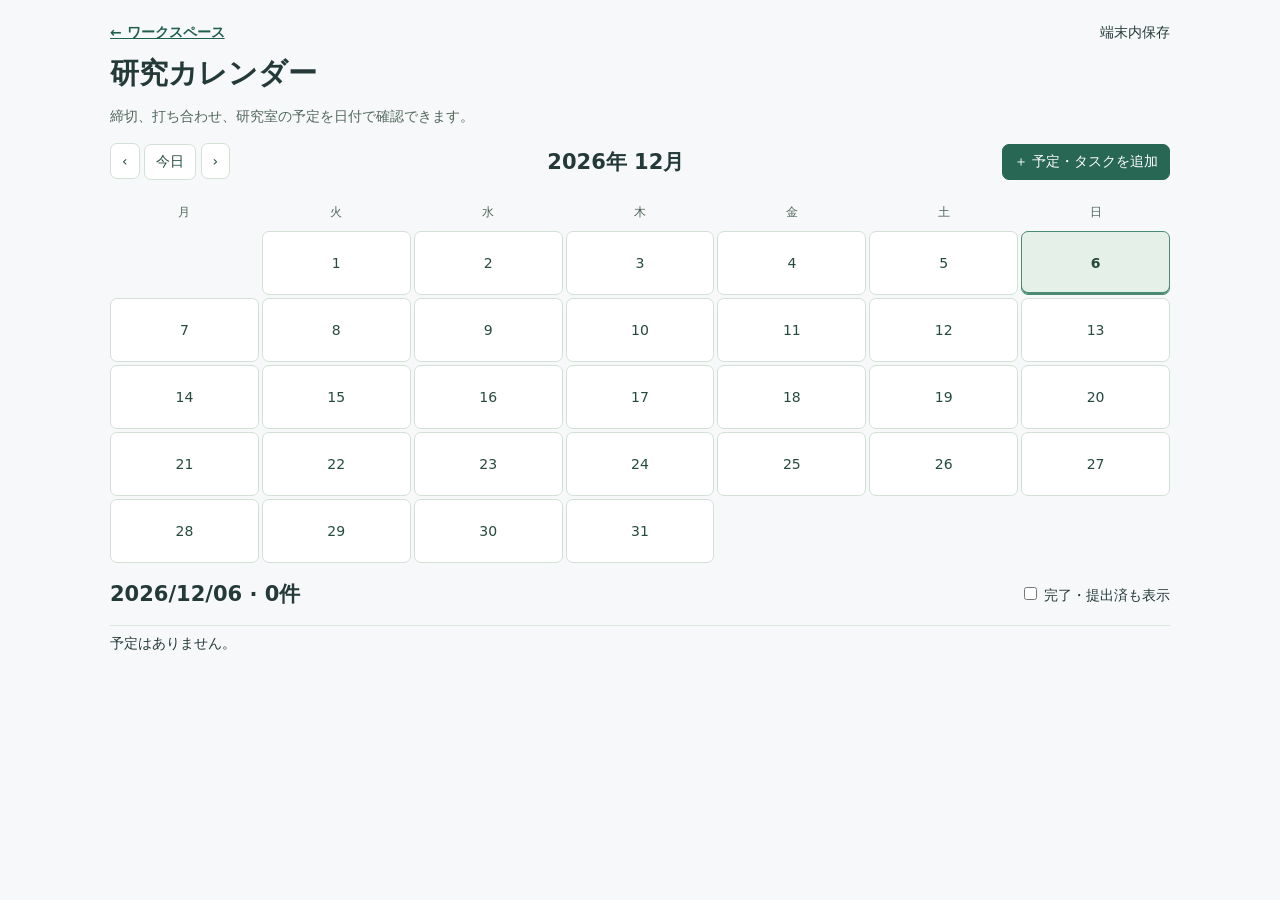
==== calendar.html @ e1772834 "Add a local research calendar and upcoming deadlines" ====
<!doctype html>
<html lang="ja"><head><meta charset="utf-8"><meta name="viewport" content="width=device-width,initial-scale=1"><meta name="theme-color" content="#286754"><meta http-equiv="Content-Security-Policy" content="default-src 'self'; object-src 'none'; base-uri 'self'; form-action 'none'"><link rel="stylesheet" href="./schedule.css"><title>カレンダー · Research &amp; PhD</title></head>
<body class="calendar-page"><header class="schedule-head"><a href="./">← ワークスペース</a><span>端末内保存</span></header>
<main><h1>研究カレンダー</h1><p>締切、打ち合わせ、研究室の予定を日付で確認できます。</p>
<div class="calendar-toolbar"><div><button id="prev-month" aria-label="前の月">‹</button> <button id="this-month">今日</button> <button id="next-month" aria-label="次の月">›</button></div><h2 id="month-title" aria-live="polite"></h2><button class="calendar-primary" id="add-event">＋ 予定・タスクを追加</button></div>
<div class="calendar-grid" id="calendar-grid" aria-label="月間カレンダー"></div>
<div class="calendar-actions"><h2 id="day-title"></h2><label><input id="show-completed" type="checkbox"> 完了・提出済も表示</label></div>
<ul class="calendar-events" id="day-events"></ul><p id="calendar-error" role="alert"></p>
<dialog id="event-dialog"><form id="event-form"><h2 id="event-heading">予定・タスクを追加</h2><label>タイトル<input id="event-title" required maxlength="200" placeholder="例：研究室ミーティング"></label><label>締切・予定日（日本時間）<input id="event-date" type="date" required></label><label>ステータス<select id="event-status"></select></label><label id="event-parent-label">関連先（任意）<select id="event-parent"></select></label><p id="event-error" role="alert"></p><div class="calendar-actions"><button id="close-event" type="button">キャンセル</button><button class="calendar-primary" type="submit">保存する</button></div></form></dialog>
</main><script type="module" src="./schedule.js"></script></body></html>
---- schedule.css ----
.schedule-widget,.calendar-page{color:#243a38;font:14px system-ui,sans-serif}
.schedule-widget{border:1px solid #dce7e0;border-radius:11px;background:#fff;padding:15px 18px}
.schedule-widget h2,.calendar-page h1,.calendar-page h2{margin:0}
.schedule-head,.calendar-toolbar,.calendar-actions{display:flex;align-items:center;justify-content:space-between;gap:10px;flex-wrap:wrap}
.schedule-widget a,.calendar-page a{color:#205f4d;font-weight:650}
.schedule-widget ul,.calendar-events{margin:10px 0 0;padding:0;list-style:none}
.schedule-widget li{display:flex;gap:12px;align-items:baseline;border-top:1px solid #eef1ed;padding:8px 0}
.schedule-widget time{font-variant-numeric:tabular-nums;white-space:nowrap;color:#576f64}
.schedule-widget p{margin:10px 0 0}.schedule-late{color:#9e4534}
.calendar-page{max-width:1060px;margin:auto;padding:24px 16px 60px;background:#f7f8f9}
.calendar-page h1{font-size:29px;margin:12px 0 4px}
.calendar-page p{color:#50675b}
.calendar-toolbar,.calendar-actions{margin:17px 0}
.calendar-page button,.calendar-page input,.calendar-page select{font:inherit}
.calendar-page button{cursor:pointer;color:#254b3e;border:1px solid #d2e1d6;background:white;border-radius:7px;min-height:36px;padding:6px 11px}
.calendar-page button:hover,.calendar-page button[aria-pressed=true]{background:#e4f0e8}
.calendar-page button.calendar-primary{background:#286754;color:#fff;border-color:#286754}
.calendar-grid{display:grid;grid-template-columns:repeat(7,minmax(0,1fr));gap:3px}
.calendar-weekday{text-align:center;color:#50675b;font-size:12px;padding:7px 0}
.calendar-grid button{min-height:64px;padding:5px 2px;display:flex;flex-direction:column;align-items:center;gap:4px;justify-content:center}
.calendar-grid button[aria-pressed=true]{border-color:#4b8b72}
.calendar-grid button[aria-current=date]{font-weight:750;box-shadow:inset 0 -2px #4b8b72}
.calendar-grid small{font-size:10px;color:#496356}
.calendar-events li{padding:9px 0;border-top:1px solid #dce7e0}
.calendar-events button{width:100%;text-align:left;overflow-wrap:anywhere}
.calendar-events small{display:block;color:#567065;margin-top:4px}
.calendar-page dialog{border:1px solid #d2e1d6;border-radius:12px;width:min(92vw,450px);padding:20px;color:#243a38}
.calendar-page dialog::backdrop{background:#233a3466}
.calendar-page form label{display:grid;gap:5px;margin:12px 0}
.calendar-page form input,.calendar-page form select{width:100%;box-sizing:border-box;padding:9px;border:1px solid #d2e1d6;border-radius:6px}
.calendar-page #calendar-error{color:#9e4534}
@media(max-width:500px){.calendar-grid button{min-height:49px}.calendar-page form input,.calendar-page form select{font-size:16px}}
.calendar-page [hidden]{display:none}
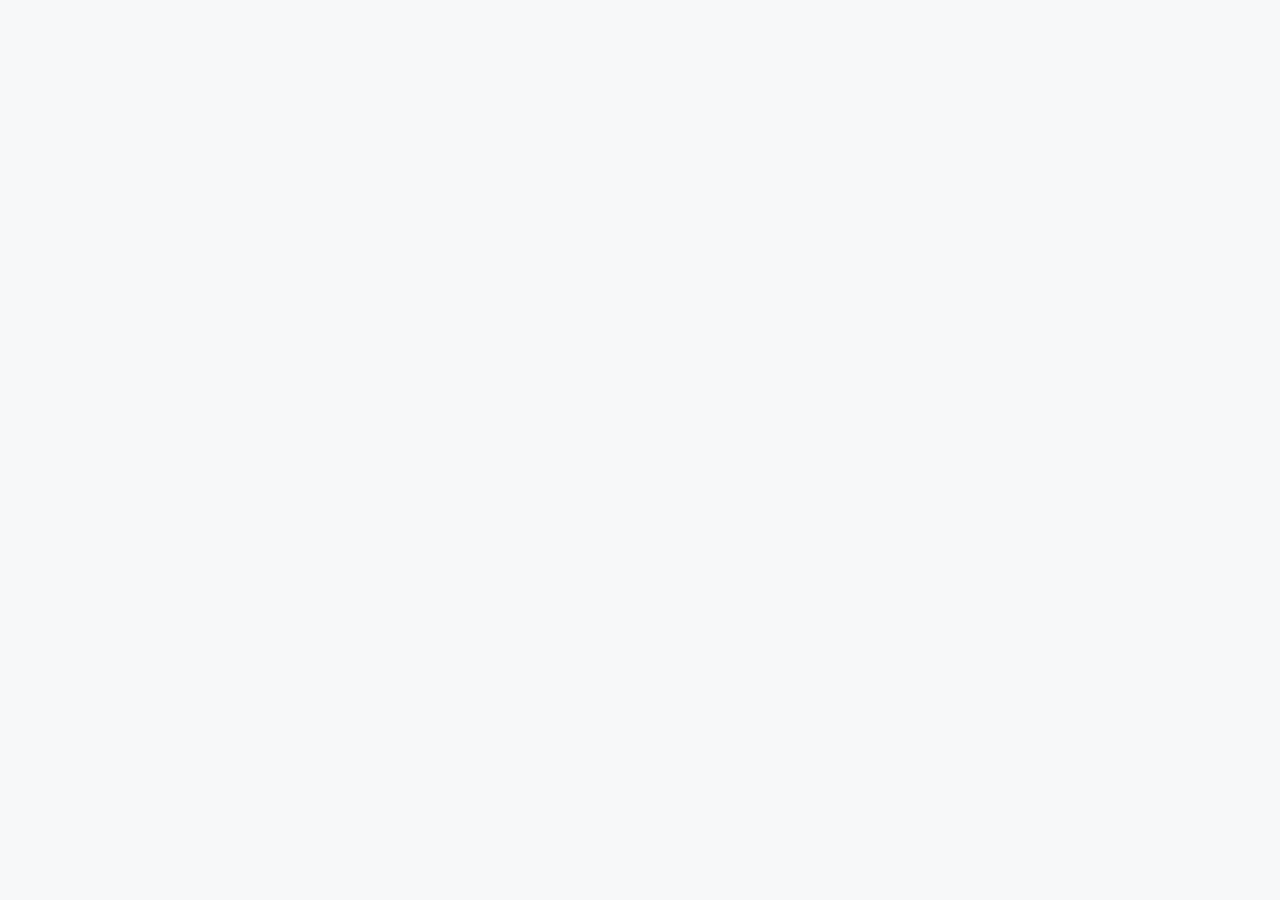
==== commit 833c68c8: "Integrate calendar and application hierarchy into the workspace" ====
--- a/calendar.html
+++ b/calendar.html
@@ -1,10 +1 @@
-<!doctype html>
-<html lang="ja"><head><meta charset="utf-8"><meta name="viewport" content="width=device-width,initial-scale=1"><meta name="theme-color" content="#286754"><meta http-equiv="Content-Security-Policy" content="default-src 'self'; object-src 'none'; base-uri 'self'; form-action 'none'"><link rel="stylesheet" href="./schedule.css"><title>カレンダー · Research &amp; PhD</title></head>
-<body class="calendar-page"><header class="schedule-head"><a href="./">← ワークスペース</a><span>端末内保存</span></header>
-<main><h1>研究カレンダー</h1><p>締切、打ち合わせ、研究室の予定を日付で確認できます。</p>
-<div class="calendar-toolbar"><div><button id="prev-month" aria-label="前の月">‹</button> <button id="this-month">今日</button> <button id="next-month" aria-label="次の月">›</button></div><h2 id="month-title" aria-live="polite"></h2><button class="calendar-primary" id="add-event">＋ 予定・タスクを追加</button></div>
-<div class="calendar-grid" id="calendar-grid" aria-label="月間カレンダー"></div>
-<div class="calendar-actions"><h2 id="day-title"></h2><label><input id="show-completed" type="checkbox"> 完了・提出済も表示</label></div>
-<ul class="calendar-events" id="day-events"></ul><p id="calendar-error" role="alert"></p>
-<dialog id="event-dialog"><form id="event-form"><h2 id="event-heading">予定・タスクを追加</h2><label>タイトル<input id="event-title" required maxlength="200" placeholder="例：研究室ミーティング"></label><label>締切・予定日（日本時間）<input id="event-date" type="date" required></label><label>ステータス<select id="event-status"></select></label><label id="event-parent-label">関連先（任意）<select id="event-parent"></select></label><p id="event-error" role="alert"></p><div class="calendar-actions"><button id="close-event" type="button">キャンセル</button><button class="calendar-primary" type="submit">保存する</button></div></form></dialog>
-</main><script type="module" src="./schedule.js"></script></body></html>+<!doctype html><html lang="ja"><meta charset="utf-8"><meta http-equiv="refresh" content="0; url=./?view=calendar"><title>カレンダー · Research &amp; PhD</title><a href="./?view=calendar">カレンダーを開く</a></html>
